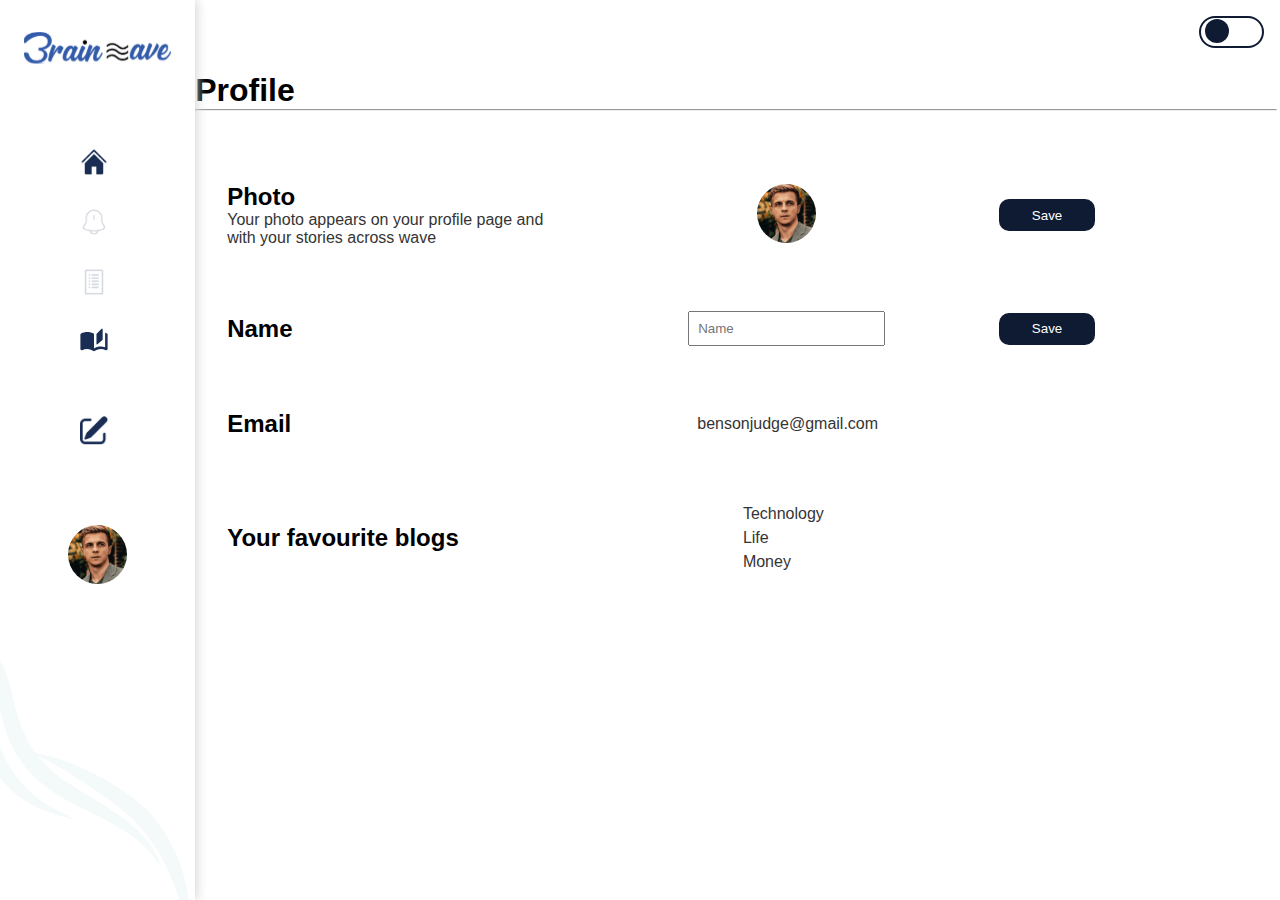
==== name-edit.html @ cccf6da3 "initial upload of files" ====
<!DOCTYPE html>
<html lang="en">
<head>
    <meta charset="UTF-8">
    <meta http-equiv="X-UA-Compatible" content="IE=edge">
    <meta name="viewport" content="width=device-width, initial-scale=1.0">
    <link rel="stylesheet" href="/css/name-edit.css">
    <title>Edit</title>
</head>
<body>
    <nav>
        <a href="index.html"><img src="/user imgs/brainwave logo 2.svg" alt="brainwave logo" class="logo" /></a>
        <div class="nav-icons">
          <a href="./index.html" title="Home"><img src="/image for preview/home-icon.png" alt="home icon" /></a>
          <a href="./notification.html" title="Notification"><img src="/image for preview/notification-icon.png"
              alt="notification icon" /></a>
          <a href="./list.html" title="Lists"><img src="/image for preview/list-icon.png" alt="" /></a>
          <a href="#" title="Stories"><img src="/image for preview/book.svg" alt="stories icon" /></a>
          <img src="/user imgs/line 11.svg" alt="">
          <a href="./write.html" title="Write"><img src="/image for preview/pen-icon.png" alt="write icon" /></a>
        </div>
        <a href="./profile.html" title="Profile"><img class="profile-pic" src="/user imgs/profile-pic.svg" alt=""></a>
        <img class="curve3" src="/user imgs/curve3.svg">
        <img class="curve2" src="/user imgs/curve2.svg">
        <img class="curve1" src="/user imgs/curve1.svg">
      </nav>
      <label class="switch">
        <input type="checkbox">
        <span class="slider round"></span>
      </label>
      <header>
        <h1>Profile</h1>
    </header>
    <hr>
    <main>
        <div class="detail">
            <div class="text">
                <h2>Photo</h2>
                <p>Your photo appears on your profile page and with your stories across wave </p>
            </div>
            <div><a href="./profile.html"><img class="profile-pic" src="/user imgs/profile-pic.svg"
                        alt=""></a></div>
            <div><a href="#"><button>Save</button></a></div>
        </div>
        <div class="detail">
            <div class="text">
                <h2>Name</h2>
            </div>
            <div>
                <input type="text" name="Profile name" id="name" placeholder="Name">
            </div>
            <div>
                <a href="#"><button>Save</button></a>
            </div>
        </div>
        <div class="detail three">
            <div class="text">
                <h2>Email</h2>
            </div>
            <div>
                <p>bensonjudge@gmail.com</p>
            </div>
        </div>
        <div class="detail four">
            <div class="text">
                <h2>Your favourite blogs</h2>
            </div>
            <div>
                <ul>
                    <li>Technology</li>
                    <li>Life</li>
                    <li>Money</li>
                </ul>
            </div>
        </div>
    </main>
</body>
</html>
---- css/name-edit.css ----
* {
    box-sizing: border-box;
    padding: 0;
    margin: 0;
    text-decoration: none;
}

h1,
h2,
h3,
h4,
h5,
h6 {
    font-family: Cascadia code, sans-serif;
}

h4 {
    color: #315aa9;
}

p,
li {
    font-family: open sans, sans-serif;
    color: rgb(53, 52, 52);
}

nav {
    grid-area: nav;
    position: fixed;
    height: 100vh;
    box-shadow: 2px 0 10px rgb(218, 214, 214);
    text-align: center;
    padding-top: 2rem;
}

.curve3,
.curve2,
.curve1 {
    position: absolute;
    opacity: 0.3;
}

.curve3 {
    bottom: 5rem;
    left: 0;
}

.curve2 {
    bottom: 2rem;
    left: 0;
}

.curve1 {
    bottom: -2.2rem;
    left: 2rem;
}

.logo {
    width: 75%;
}

.nav-icons {
    margin: 5rem;
}

.nav-icons img {
    display: block;
    margin-top: 2rem;
    width: 80%;
}

/* -------------------------START OF TOGGLE SECTION-------------- */

.switch {
    position: absolute;
    display: inline-block;
    width: 65px;
    height: 32px;
    right: 16px;
    top: 16px;
}

.switch input {
    opacity: 0;
    width: 0;
    height: 0;
}

.slider {
    position: absolute;
    cursor: pointer;
    top: 0;
    left: 0;
    right: 0;
    bottom: 0;
    background-color: #fff;
    border: 2px solid #0F1B33;
    -webkit-transition: .4s;
    transition: .4s;
}

.slider:before {
    position: absolute;
    content: "";
    height: 24px;
    width: 24px;
    left: 4px;
    bottom: 2.6px;
    background-color: #0F1B33;
    -webkit-transition: .4s;
    transition: .4s;
}

input:checked+.slider {
    background-color: rgb(53, 52, 52);
}

input:focus+.slider {
    box-shadow: 0 0 1px rgb(53, 52, 52);
}

input:checked+.slider:before {
    -webkit-transform: translateX(26px);
    -ms-transform: translateX(26px);
    transform: translateX(26px);
}

.slider.round {
    border-radius: 34px;
}

.slider.round:before {
    border-radius: 50%;
}

/* -----------------END OF TOGGLE SECTION------------------------ */
/* -----------------START OF MAIN SECTION------------------------ */
hr {
    width: 84.5%;
    margin-left: 12.2rem;
}

header,
main {
    padding-left: 12.2rem;
    padding-top: 4.5rem;
}

.header {
    margin-left: 1.5rem;
}

.detail {
    margin: 0 2rem;
    display: flex;
    justify-content: space-between;
    width: 80%;
    align-items: center;
    margin-bottom: 4rem;
}

.three {
    width: 60%;
}

.four {
    width: 55%;
}

.text {
    width: 40%;
}

ul {
    list-style: none;
    font-size: 16px;
    line-height: 1.5;
}

#name {
    padding: 0.5rem;
}

button {
    width: 6rem;
    border-radius: 10px;
    background-color: #0F1B33;
    border: none;
    color: #fff;
    height: 2rem;
    cursor: pointer;
}
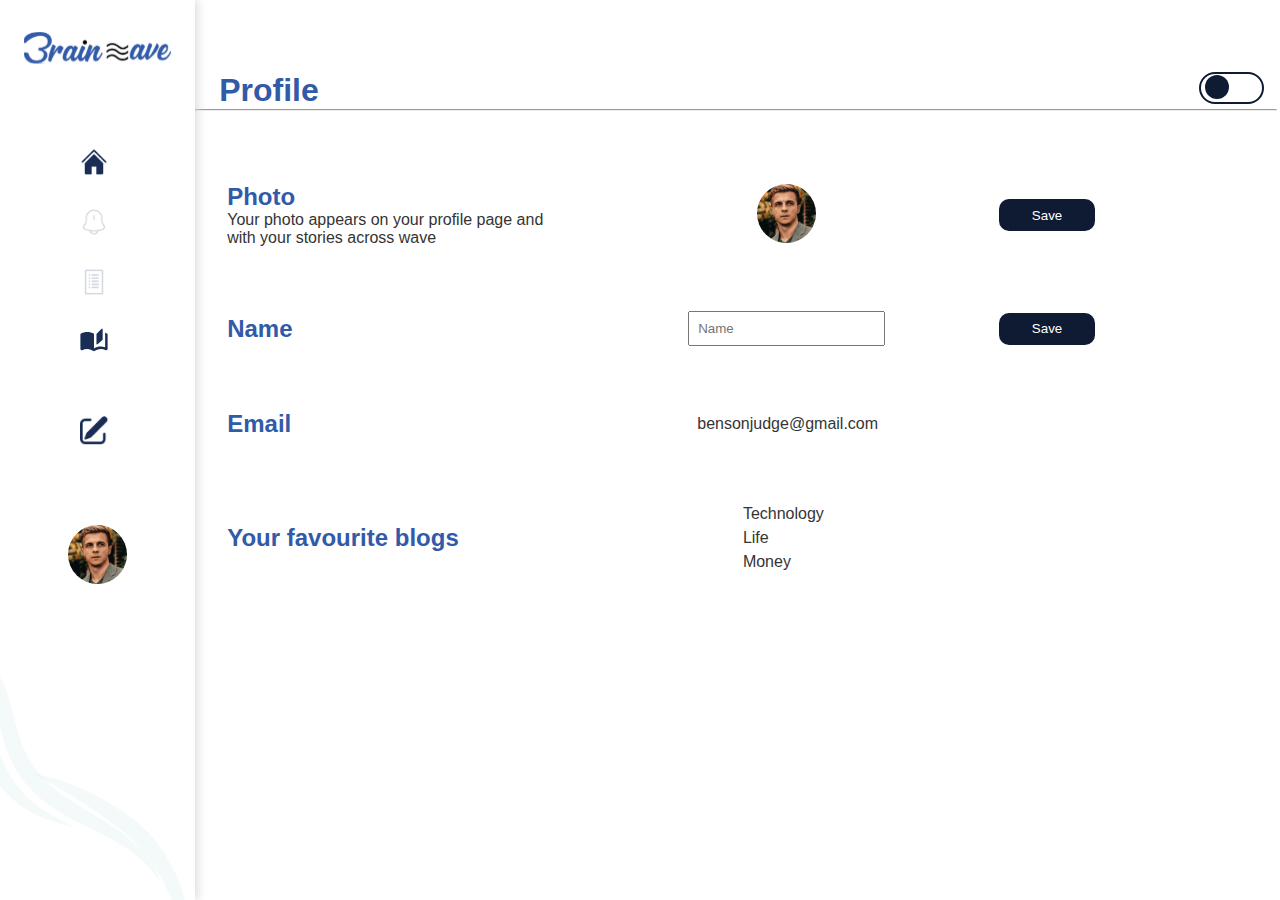
==== commit c7904b9d: "profile and name-edit responsiveness" ====
--- a/name-edit.html
+++ b/name-edit.html
@@ -38,18 +38,18 @@
                 <h2>Photo</h2>
                 <p>Your photo appears on your profile page and with your stories across wave </p>
             </div>
-            <div><a href="./profile.html"><img class="profile-pic" src="/user imgs/profile-pic.svg"
+            <div class="original"><a href="./profile.html"><img class="profile-pic" src="/user imgs/profile-pic.svg"
                         alt=""></a></div>
-            <div><a href="#"><button>Save</button></a></div>
+            <div class="btn-div first-edit"><a href="./profile.html"><button>Save</button></a></div>
         </div>
         <div class="detail">
             <div class="text">
                 <h2>Name</h2>
             </div>
-            <div>
+            <div class="original">
                 <input type="text" name="Profile name" id="name" placeholder="Name">
             </div>
-            <div>
+            <div class="btn-div">
                 <a href="#"><button>Save</button></a>
             </div>
         </div>
--- a/css/name-edit.css
+++ b/css/name-edit.css
@@ -12,9 +12,6 @@
 h5,
 h6 {
     font-family: Cascadia code, sans-serif;
-}
-
-h4 {
     color: #315aa9;
 }
 
@@ -41,17 +38,17 @@
 }
 
 .curve3 {
-    bottom: 5rem;
+    bottom: 4.5rem;
     left: 0;
 }
 
 .curve2 {
-    bottom: 2rem;
+    bottom: 1rem;
     left: 0;
 }
 
 .curve1 {
-    bottom: -2.2rem;
+    bottom: -3.5rem;
     left: 2rem;
 }
 
@@ -77,7 +74,7 @@
     width: 65px;
     height: 32px;
     right: 16px;
-    top: 16px;
+    top: 72px;
 }
 
 .switch input {
@@ -133,6 +130,8 @@
     border-radius: 50%;
 }
 
+
+
 /* -----------------END OF TOGGLE SECTION------------------------ */
 /* -----------------START OF MAIN SECTION------------------------ */
 hr {
@@ -146,9 +145,11 @@
     padding-top: 4.5rem;
 }
 
-.header {
+header {
     margin-left: 1.5rem;
 }
+
+
 
 .detail {
     margin: 0 2rem;
@@ -189,4 +190,91 @@
     color: #fff;
     height: 2rem;
     cursor: pointer;
+}
+
+button:hover{
+    background: #315aa9;
+}
+
+@media screen and (max-width: 768px) and (min-width: 621px) {
+    .detail {
+        width: 90%;
+    }
+}
+
+@media screen and (max-width: 620px) and (min-width: 501px) {
+    .detail {
+        display: block;
+        width: 100vw;
+        position: relative;
+    }
+
+    .text, .original {
+        margin-bottom: 1rem;
+        line-height: 1.5;
+    }
+
+    .btn-div {
+        margin-left: 6rem;
+        position: absolute;
+        bottom: 1rem;
+        left: 7rem;
+    }
+}
+@media screen and (max-width: 500px) and (min-width: 250px) {
+    nav {
+        display: none;
+    }
+
+    hr {
+        width: 100%;
+        margin-left: 0;
+    }
+
+    main, header {
+        padding-left: 0%;
+    }
+
+    .detail {
+        display: block;
+        width: 100vw;
+        position: relative;
+    }
+
+    .text {
+        width: 80vw;
+        padding-bottom: 1rem;
+    }
+
+    .original, .btn-div {
+        display: inline-flex;
+    }
+
+    .btn-div {
+        margin-left: 1.5rem;
+    }
+
+    .first-edit {
+        margin-left: 4.5rem;
+        position: absolute;
+        bottom: 1rem;
+        left: 9rem;
+    }
+}
+
+@media screen and (max-width: 354px) and (min-width: 250px) {
+    .btn-div {
+        display: block;
+        margin-top: 1rem;
+        margin-left: 0;
+    }
+
+    .first-edit {
+        margin-left: 4.5rem;
+        left: 3rem;
+    }
+
+    .text {
+        line-height: 1.5;
+    }
 }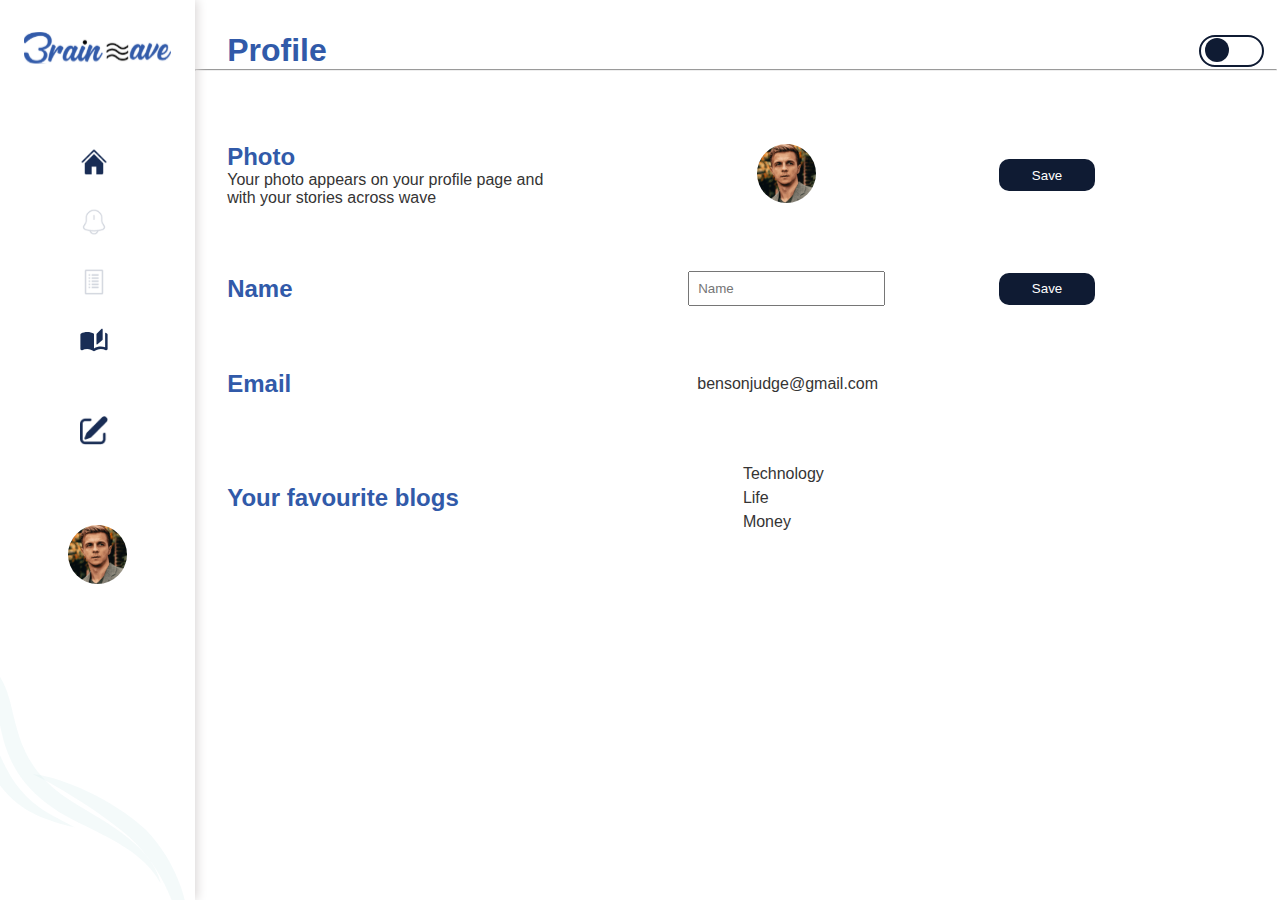
==== commit a9738942: "header edit" ====
--- a/name-edit.html
+++ b/name-edit.html
@@ -5,6 +5,8 @@
     <meta http-equiv="X-UA-Compatible" content="IE=edge">
     <meta name="viewport" content="width=device-width, initial-scale=1.0">
     <link rel="stylesheet" href="/css/name-edit.css">
+    <link href="http://fonts.cdnfonts.com/css/open-sans" rel="stylesheet" />
+    <link href="http://fonts.cdnfonts.com/css/cascadia-code" rel="stylesheet" />
     <title>Edit</title>
 </head>
 <body>
@@ -50,7 +52,7 @@
                 <input type="text" name="Profile name" id="name" placeholder="Name">
             </div>
             <div class="btn-div">
-                <a href="#"><button>Save</button></a>
+                <a href="./profile.html"><button>Save</button></a>
             </div>
         </div>
         <div class="detail three">
--- a/css/name-edit.css
+++ b/css/name-edit.css
@@ -74,7 +74,7 @@
     width: 65px;
     height: 32px;
     right: 16px;
-    top: 72px;
+    top: 35px;
 }
 
 .switch input {
@@ -137,19 +137,25 @@
 hr {
     width: 84.5%;
     margin-left: 12.2rem;
-}
-
-header,
+    padding: 0;
+}
+
 main {
     padding-left: 12.2rem;
     padding-top: 4.5rem;
 }
 
-header {
-    margin-left: 1.5rem;
-}
-
-
+header{
+    display: flex;
+    justify-content: space-between;
+    padding-left: 12.2rem;
+    padding-top: 2.0rem; 
+}
+
+header h1{
+    padding-top: 0;
+    padding-left: 2rem;
+}
 
 .detail {
     margin: 0 2rem;
